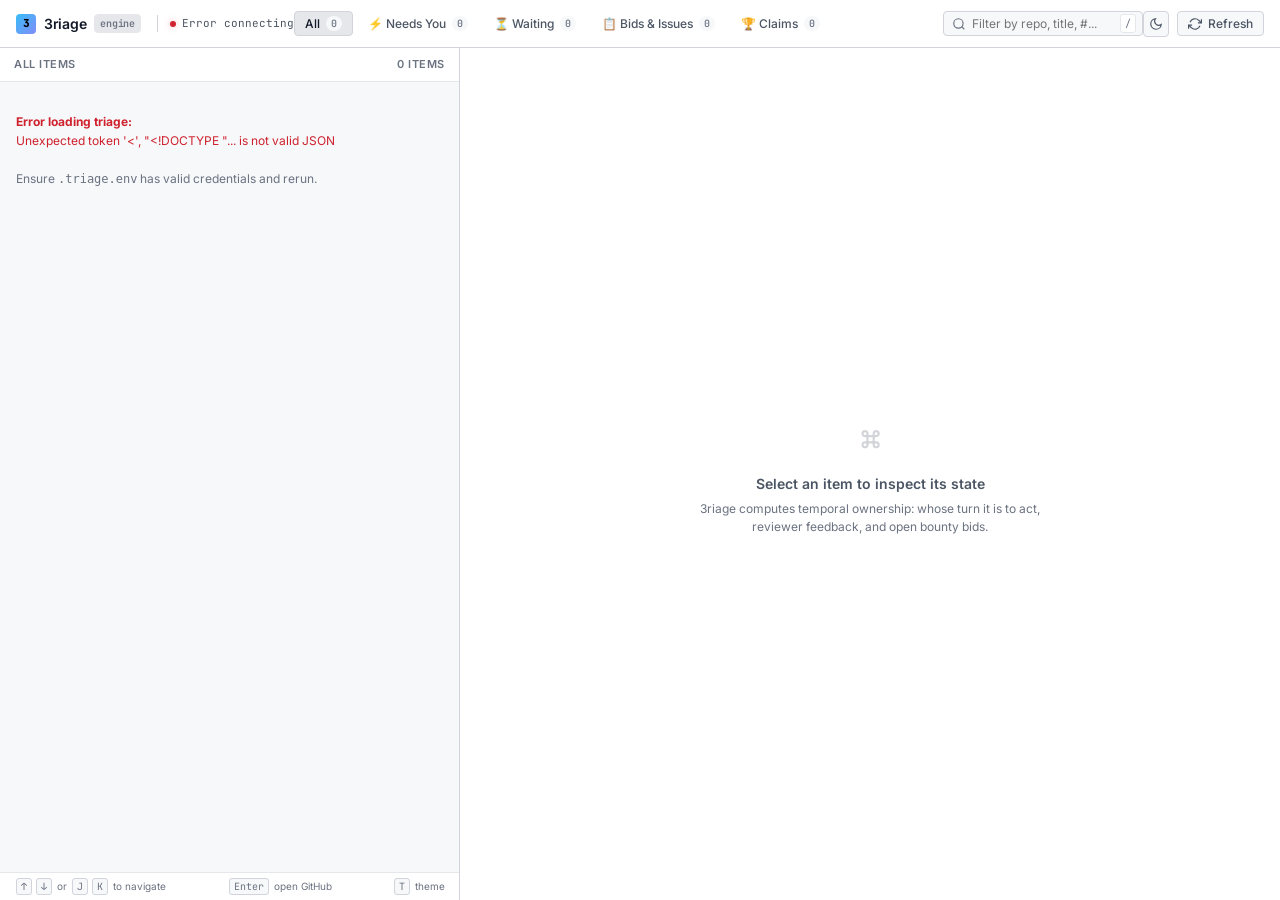
==== index.html @ 3d899e55 "fix(perf, mobile): remove laggy transitions for instant theme toggle and add mobile-responsive layou" ====
<!DOCTYPE html>
<html lang="en">
<head>
  <meta charset="UTF-8">
  <meta name="viewport" content="width=device-width, initial-scale=1.0, maximum-scale=1.0, user-scalable=no">
  <title>3riage — Contributor Triage Engine</title>
  <link rel="stylesheet" href="/static/style.css">
  <link rel="preconnect" href="https://fonts.googleapis.com">
  <link rel="preconnect" href="https://fonts.gstatic.com" crossorigin>
  <link href="https://fonts.googleapis.com/css2?family=JetBrains+Mono:wght@400;500;600&family=Inter:wght@400;500;600;700&display=swap" rel="stylesheet">
  <script>
    (function () {
      try {
        var theme = localStorage.getItem('3riage-theme') || (window.matchMedia('(prefers-color-scheme: light)').matches ? 'light' : 'dark');
        if (theme === 'light') document.documentElement.setAttribute('data-theme', 'light');
      } catch (e) {}
    })();
  </script>
</head>
<body>
  <div class="app-container">
    <!-- Top Bar -->
    <header class="top-bar">
      <div class="top-bar-left">
        <div class="brand">
          <span class="brand-logo">3</span>
          <span class="brand-name">3riage</span>
          <span class="brand-tag">engine</span>
        </div>
        <div class="connection-status" id="connection-status">
          <span class="status-dot"></span>
          <span class="status-user" id="status-user">Connecting…</span>
        </div>
      </div>

      <!-- Filters & Counts -->
      <nav class="view-filters" id="view-filters">
        <button class="filter-tab active" data-filter="all">All <span class="badge" id="count-all">0</span></button>
        <button class="filter-tab tab-needs-you" data-filter="needs_you">⚡ Needs You <span class="badge" id="count-needs-you">0</span></button>
        <button class="filter-tab tab-waiting" data-filter="waiting">⏳ Waiting <span class="badge" id="count-waiting">0</span></button>
        <button class="filter-tab tab-issues" data-filter="issues">📋 Bids & Issues <span class="badge" id="count-issues">0</span></button>
        <button class="filter-tab tab-claims" data-filter="claims">🏆 Claims <span class="badge" id="count-claims">0</span></button>
      </nav>

      <div class="search-box">
        <svg class="search-icon" width="14" height="14" viewBox="0 0 24 24" fill="none" stroke="currentColor" stroke-width="2"><circle cx="11" cy="11" r="8"></circle><line x1="21" y1="21" x2="16.65" y2="16.65"></line></svg>
        <input type="text" id="search-input" placeholder="Filter by repo, title, #..." autocomplete="off" spellcheck="false">
        <span class="search-shortcut">/</span>
      </div>

      <div class="top-bar-actions">
        <button class="btn btn-theme-toggle" id="btn-theme-toggle" title="Toggle Light / Dark mode (T)" aria-label="Toggle theme">
          <svg class="icon-theme icon-sun" width="14" height="14" viewBox="0 0 24 24" fill="none" stroke="currentColor" stroke-width="2"><circle cx="12" cy="12" r="5"></circle><line x1="12" y1="1" x2="12" y2="3"></line><line x1="12" y1="21" x2="12" y2="23"></line><line x1="4.22" y1="4.22" x2="5.64" y2="5.64"></line><line x1="18.36" y1="18.36" x2="19.78" y2="19.78"></line><line x1="1" y1="12" x2="3" y2="12"></line><line x1="21" y1="12" x2="23" y2="12"></line><line x1="4.22" y1="19.78" x2="5.64" y2="18.36"></line><line x1="18.36" y1="5.64" x2="19.78" y2="4.22"></line></svg>
          <svg class="icon-theme icon-moon" width="14" height="14" viewBox="0 0 24 24" fill="none" stroke="currentColor" stroke-width="2"><path d="M21 12.79A9 9 0 1 1 11.21 3 7 7 0 0 0 21 12.79z"></path></svg>
        </button>
        <button class="btn btn-refresh" id="btn-refresh" title="Refresh triage state">
          <svg class="icon-refresh" width="14" height="14" viewBox="0 0 24 24" fill="none" stroke="currentColor" stroke-width="2"><path d="M23 4v6h-6"></path><path d="M1 20v-6h6"></path><path d="M3.51 9a9 9 0 0 1 14.85-3.36L23 10M1 14l4.64 4.36A9 9 0 0 0 20.49 15"></path></svg>
          <span class="refresh-text">Refresh</span>
        </button>
      </div>
    </header>

    <!-- Main Content Area: Split 2-Pane on Desktop, View-Switched on Mobile -->
    <main class="main-content" id="main-content">
      <!-- Left Pane: Dense List -->
      <section class="pane-list" id="pane-list">
        <div class="list-header">
          <span class="list-title" id="list-title">All Items</span>
          <span class="list-counter" id="list-counter">0 items</span>
        </div>
        <div class="list-scroll" id="list-container">
          <!-- Skeletons rendered by JS -->
          <div class="skeleton-row"></div>
          <div class="skeleton-row"></div>
          <div class="skeleton-row"></div>
        </div>
        <div class="keyboard-hint">
          <span><kbd>↑</kbd><kbd>↓</kbd> or <kbd>J</kbd><kbd>K</kbd> to navigate</span>
          <span><kbd>Enter</kbd> open GitHub</span>
          <span><kbd>T</kbd> theme</span>
        </div>
      </section>

      <!-- Right Pane: Inspection & Action Panel -->
      <section class="pane-detail" id="pane-detail">
        <div class="mobile-detail-bar" id="mobile-detail-bar">
          <button class="btn btn-back" id="btn-back-to-list" aria-label="Back to list">
            <svg width="14" height="14" viewBox="0 0 24 24" fill="none" stroke="currentColor" stroke-width="2"><path d="M19 12H5M12 19l-7-7 7-7"/></svg>
            <span>Back to list</span>
          </button>
        </div>

        <div class="empty-detail-state" id="empty-detail">
          <div class="empty-icon">⌘</div>
          <h3>Select an item to inspect its state</h3>
          <p>3riage computes temporal ownership: whose turn it is to act, reviewer feedback, and open bounty bids.</p>
        </div>

        <div class="detail-content hidden" id="detail-content">
          <!-- Populated by JS -->
        </div>
      </section>
    </main>
  </div>

  <script src="/static/main.js"></script>
</body>
</html>
---- static/style.css ----
/* ==========================================================================
   3riage — Developer Design System (Linear / Raycast / GitHub Dark Aesthetic)
   ========================================================================== */

:root {
  --bg-canvas: #090b0e;
  --bg-surface: #111418;
  --bg-surface-hover: #171b21;
  --bg-surface-active: #1c2128;
  --bg-card: #15191f;

  --border-muted: #1c2128;
  --border-subtle: #252b33;
  --border-focus: #58a6ff;

  --text-primary: #f0f6fc;
  --text-secondary: #8b949e;
  --text-muted: #545d68;
  --text-link: #58a6ff;

  /* State Accents */
  --color-red: #f85149;
  --color-red-subtle: rgba(248, 81, 73, 0.12);
  --color-yellow: #d29922;
  --color-yellow-subtle: rgba(210, 153, 34, 0.12);
  --color-green: #3fb950;
  --color-green-subtle: rgba(63, 185, 80, 0.12);
  --color-purple: #bc8cff;
  --color-purple-subtle: rgba(188, 140, 255, 0.12);
  --color-cyan: #38bdf8;
  --color-cyan-subtle: rgba(56, 189, 248, 0.12);

  --font-sans: "Inter", -apple-system, BlinkMacSystemFont, "Segoe UI", Roboto, sans-serif;
  --font-mono: "JetBrains Mono", ui-monospace, SFMono-Regular, Menlo, Monaco, Consolas, monospace;

  --bg-skeleton-start: #161b22;
  --bg-skeleton-mid: #21262d;
  --shadow-toast: 0 4px 12px rgba(0, 0, 0, 0.4);

  --radius-sm: 4px;
  --radius-md: 6px;
  --radius-lg: 8px;
}

[data-theme="light"] {
  --bg-canvas: #f6f8fa;
  --bg-surface: #ffffff;
  --bg-surface-hover: #f3f4f6;
  --bg-surface-active: #e5e7eb;
  --bg-card: #ffffff;

  --border-muted: #e5e7eb;
  --border-subtle: #d1d5db;
  --border-focus: #0969da;

  --text-primary: #111827;
  --text-secondary: #4b5563;
  --text-muted: #6b7280;
  --text-link: #0969da;

  /* State Accents */
  --color-red: #cf222e;
  --color-red-subtle: rgba(207, 34, 46, 0.08);
  --color-yellow: #9a6700;
  --color-yellow-subtle: rgba(154, 103, 0, 0.09);
  --color-green: #1a7f37;
  --color-green-subtle: rgba(26, 127, 55, 0.08);
  --color-purple: #8250df;
  --color-purple-subtle: rgba(130, 80, 223, 0.08);
  --color-cyan: #0969da;
  --color-cyan-subtle: rgba(9, 105, 218, 0.08);

  --bg-skeleton-start: #e5e7eb;
  --bg-skeleton-mid: #f3f4f6;
  --shadow-toast: 0 4px 14px rgba(15, 23, 42, 0.08);
}

* {
  box-sizing: border-box;
  margin: 0;
  padding: 0;
}

body {
  background-color: var(--bg-canvas);
  color: var(--text-primary);
  font-family: var(--font-sans);
  font-size: 13px;
  line-height: 1.5;
  -webkit-font-smoothing: antialiased;
  height: 100vh;
  overflow: hidden;
}

/* App Container */
.app-container {
  display: flex;
  flex-direction: column;
  height: 100vh;
}

/* Top Bar */
.top-bar {
  display: flex;
  align-items: center;
  justify-content: space-between;
  height: 48px;
  padding: 0 16px;
  background-color: var(--bg-surface);
  border-bottom: 1px solid var(--border-subtle);
  user-select: none;
  z-index: 10;
}

.top-bar-left {
  display: flex;
  align-items: center;
  gap: 16px;
}

.brand {
  display: flex;
  align-items: center;
  gap: 8px;
  font-weight: 600;
  letter-spacing: -0.02em;
}

.brand-logo {
  display: inline-flex;
  align-items: center;
  justify-content: center;
  width: 20px;
  height: 20px;
  background: linear-gradient(135deg, #38bdf8, #818cf8);
  color: #000;
  font-size: 11px;
  font-weight: 800;
  border-radius: var(--radius-sm);
  font-family: var(--font-mono);
}

.brand-name {
  font-size: 14px;
  color: var(--text-primary);
}

.brand-tag {
  font-size: 10px;
  font-family: var(--font-mono);
  background: var(--bg-surface-active);
  color: var(--text-muted);
  padding: 1px 5px;
  border-radius: var(--radius-sm);
  border: 1px solid var(--border-muted);
}

.connection-status {
  display: flex;
  align-items: center;
  gap: 6px;
  font-size: 11px;
  color: var(--text-secondary);
  font-family: var(--font-mono);
  padding-left: 12px;
  border-left: 1px solid var(--border-subtle);
}

.status-dot {
  width: 6px;
  height: 6px;
  border-radius: 50%;
  background-color: var(--color-green);
  box-shadow: 0 0 6px rgba(63, 185, 80, 0.4);
}

.connection-status.offline .status-dot {
  background-color: var(--color-red);
  box-shadow: 0 0 6px rgba(248, 81, 73, 0.4);
}

/* Filter Navigation */
.view-filters {
  display: flex;
  align-items: center;
  gap: 4px;
}

.filter-tab {
  display: inline-flex;
  align-items: center;
  gap: 6px;
  padding: 4px 10px;
  background: transparent;
  border: 1px solid transparent;
  color: var(--text-secondary);
  font-size: 12px;
  font-family: var(--font-sans);
  font-weight: 500;
  border-radius: var(--radius-sm);
  cursor: pointer;
  transition: all 0.15s ease;
}

.filter-tab:hover {
  background: var(--bg-surface-hover);
  color: var(--text-primary);
}

.filter-tab.active {
  background: var(--bg-surface-active);
  color: var(--text-primary);
  border-color: var(--border-subtle);
}

.filter-tab .badge {
  font-family: var(--font-mono);
  font-size: 10px;
  padding: 1px 5px;
  border-radius: 10px;
  background: var(--bg-canvas);
  color: var(--text-muted);
}

.filter-tab.tab-needs-you.active .badge {
  background: var(--color-red-subtle);
  color: var(--color-red);
}

.filter-tab.tab-waiting.active .badge {
  background: var(--color-yellow-subtle);
  color: var(--color-yellow);
}

.filter-tab.tab-issues.active .badge {
  background: var(--color-cyan-subtle);
  color: var(--color-cyan);
}

.filter-tab.tab-claims.active .badge {
  background: var(--color-purple-subtle);
  color: var(--color-purple);
}

/* Top Bar Actions & Search */
.top-bar-actions {
  display: flex;
  align-items: center;
  gap: 8px;
  flex-shrink: 0;
}

.search-box {
  position: relative;
  display: flex;
  align-items: center;
  margin-left: auto;
}

.search-icon {
  position: absolute;
  left: 9px;
  color: var(--text-muted);
  pointer-events: none;
}

.search-box input {
  background-color: var(--bg-canvas);
  border: 1px solid var(--border-subtle);
  color: var(--text-primary);
  font-size: 12px;
  font-family: var(--font-sans);
  padding: 4px 28px 4px 28px;
  border-radius: var(--radius-sm);
  width: 200px;
  transition: all 0.15s ease;
}

.search-box input:focus {
  outline: none;
  border-color: var(--border-focus);
  width: 250px;
}

.search-shortcut {
  position: absolute;
  right: 7px;
  font-size: 10px;
  font-family: var(--font-mono);
  color: var(--text-muted);
  background: var(--bg-surface);
  border: 1px solid var(--border-muted);
  padding: 1px 4px;
  border-radius: 3px;
  pointer-events: none;
}

.btn {
  display: inline-flex;
  align-items: center;
  gap: 6px;
  padding: 4px 10px;
  font-size: 12px;
  font-family: var(--font-sans);
  font-weight: 500;
  border-radius: var(--radius-sm);
  cursor: pointer;
  transition: all 0.15s ease;
  user-select: none;
}

.btn-refresh {
  background: var(--bg-canvas);
  border: 1px solid var(--border-subtle);
  color: var(--text-secondary);
}

.btn-refresh:hover {
  background: var(--bg-surface-hover);
  color: var(--text-primary);
  border-color: var(--border-muted);
}

.btn-refresh.spinning .icon-refresh {
  animation: spin 0.8s linear infinite;
}

/* Theme Toggle Button */
.btn-theme-toggle {
  background: var(--bg-canvas);
  border: 1px solid var(--border-subtle);
  color: var(--text-secondary);
  padding: 4px;
  display: inline-flex;
  align-items: center;
  justify-content: center;
  width: 26px;
  height: 26px;
  border-radius: var(--radius-sm);
  cursor: pointer;
  transition: all 0.15s ease;
}

.btn-theme-toggle:hover {
  background: var(--bg-surface-hover);
  color: var(--text-primary);
  border-color: var(--border-muted);
}

.icon-theme {
  display: none;
}

:root:not([data-theme="light"]) .icon-sun {
  display: block;
}

[data-theme="light"] .icon-moon {
  display: block;
}

@keyframes spin {
  from { transform: rotate(0deg); }
  to { transform: rotate(360deg); }
}

/* Main Split View */
.main-content {
  display: grid;
  grid-template-columns: 460px 1fr;
  height: calc(100vh - 48px);
  overflow: hidden;
}

/* Left Pane: List */
.pane-list {
  background-color: var(--bg-canvas);
  border-right: 1px solid var(--border-subtle);
  display: flex;
  flex-direction: column;
  overflow: hidden;
}

.list-header {
  display: flex;
  align-items: center;
  justify-content: space-between;
  padding: 8px 14px;
  background-color: var(--bg-surface);
  border-bottom: 1px solid var(--border-muted);
  font-size: 11px;
  font-weight: 600;
  color: var(--text-muted);
  text-transform: uppercase;
  letter-spacing: 0.05em;
}

.list-scroll {
  flex: 1;
  overflow-y: auto;
  padding: 6px 0;
}

.list-scroll::-webkit-scrollbar {
  width: 6px;
}
.list-scroll::-webkit-scrollbar-thumb {
  background: var(--border-subtle);
  border-radius: 3px;
}

.list-section-header {
  padding: 8px 14px 4px 14px;
  font-size: 10px;
  font-weight: 700;
  color: var(--text-muted);
  text-transform: uppercase;
  letter-spacing: 0.06em;
  display: flex;
  align-items: center;
  justify-content: space-between;
}

/* Row Item */
.list-row {
  display: flex;
  flex-direction: column;
  gap: 4px;
  padding: 9px 14px;
  border-left: 2px solid transparent;
  cursor: pointer;
  transition: background-color 0.1s ease;
  border-bottom: 1px solid rgba(255, 255, 255, 0.02);
}

.list-row:hover {
  background-color: var(--bg-surface-hover);
}

.list-row.active {
  background-color: var(--bg-surface-active);
  border-left-color: var(--border-focus);
}

.list-row.dimmed {
  opacity: 0.55;
}

.row-top {
  display: flex;
  align-items: center;
  justify-content: space-between;
  gap: 8px;
}

.row-repo-badge {
  font-family: var(--font-mono);
  font-size: 11px;
  color: var(--text-secondary);
  display: flex;
  align-items: center;
  gap: 5px;
}

.row-repo-name {
  color: var(--text-secondary);
}

.row-number {
  color: var(--text-muted);
}

.row-age {
  font-family: var(--font-mono);
  font-size: 10px;
  color: var(--text-muted);
}

.row-title {
  color: var(--text-primary);
  font-size: 12.5px;
  font-weight: 500;
  line-height: 1.35;
  white-space: nowrap;
  overflow: hidden;
  text-overflow: ellipsis;
}

.row-meta {
  display: flex;
  align-items: center;
  gap: 6px;
  margin-top: 2px;
}

/* Pills & Tags */
.pill {
  display: inline-flex;
  align-items: center;
  gap: 4px;
  padding: 1px 6px;
  border-radius: var(--radius-sm);
  font-size: 10px;
  font-family: var(--font-mono);
  font-weight: 500;
  letter-spacing: -0.01em;
}

.pill-red {
  background: var(--color-red-subtle);
  color: var(--color-red);
}

.pill-yellow {
  background: var(--color-yellow-subtle);
  color: var(--color-yellow);
}

.pill-green {
  background: var(--color-green-subtle);
  color: var(--color-green);
}

.pill-purple {
  background: var(--color-purple-subtle);
  color: var(--color-purple);
}

.pill-cyan {
  background: var(--color-cyan-subtle);
  color: var(--color-cyan);
}

.pill-muted {
  background: var(--bg-surface);
  color: var(--text-muted);
  border: 1px solid var(--border-muted);
}

.keyboard-hint {
  display: flex;
  align-items: center;
  justify-content: space-between;
  padding: 6px 14px;
  background: var(--bg-surface);
  border-top: 1px solid var(--border-muted);
  font-size: 10px;
  color: var(--text-muted);
  user-select: none;
}

kbd {
  font-family: var(--font-mono);
  background: var(--bg-canvas);
  border: 1px solid var(--border-subtle);
  padding: 1px 4px;
  border-radius: 3px;
  margin: 0 2px;
}

/* Right Pane: Detail */
.pane-detail {
  background-color: var(--bg-surface);
  display: flex;
  flex-direction: column;
  overflow-y: auto;
  position: relative;
}

.empty-detail-state {
  display: flex;
  flex-direction: column;
  align-items: center;
  justify-content: center;
  height: 100%;
  padding: 32px;
  text-align: center;
  color: var(--text-muted);
}

.empty-detail-state .empty-icon {
  font-size: 32px;
  font-family: var(--font-mono);
  margin-bottom: 12px;
  opacity: 0.3;
}

.empty-detail-state h3 {
  font-size: 14px;
  font-weight: 600;
  color: var(--text-secondary);
  margin-bottom: 6px;
}

.empty-detail-state p {
  font-size: 12px;
  max-width: 360px;
  line-height: 1.5;
}

/* Detail Content Layout */
.detail-content {
  padding: 24px 28px;
  display: flex;
  flex-direction: column;
  gap: 20px;
  max-width: 900px;
}

.detail-header {
  display: flex;
  flex-direction: column;
  gap: 10px;
  border-bottom: 1px solid var(--border-subtle);
  padding-bottom: 16px;
}

.detail-breadcrumb {
  display: flex;
  align-items: center;
  justify-content: space-between;
}

.detail-repo-tag {
  font-family: var(--font-mono);
  font-size: 12px;
  color: var(--text-secondary);
}

.detail-actions {
  display: flex;
  align-items: center;
  gap: 8px;
}

.btn-primary {
  background-color: #238636;
  color: #fff;
  border: 1px solid rgba(240, 246, 252, 0.1);
}

.btn-primary:hover {
  background-color: #2ea043;
}

.btn-secondary {
  background-color: var(--bg-card);
  color: var(--text-primary);
  border: 1px solid var(--border-subtle);
}

.btn-secondary:hover {
  background-color: var(--bg-surface-hover);
  border-color: var(--border-muted);
}

.detail-title {
  font-size: 18px;
  font-weight: 600;
  line-height: 1.35;
  color: var(--text-primary);
}

/* Actionable Card */
.decision-card {
  background-color: var(--bg-card);
  border: 1px solid var(--border-subtle);
  border-radius: var(--radius-md);
  padding: 14px 16px;
  display: flex;
  flex-direction: column;
  gap: 6px;
}

.decision-card.border-red {
  border-left: 3px solid var(--color-red);
}

.decision-card.border-yellow {
  border-left: 3px solid var(--color-yellow);
}

.decision-card.border-green {
  border-left: 3px solid var(--color-green);
}

.decision-card.border-purple {
  border-left: 3px solid var(--color-purple);
}

.decision-card.border-cyan {
  border-left: 3px solid var(--color-cyan);
}

.decision-header {
  display: flex;
  align-items: center;
  gap: 8px;
  font-size: 13px;
  font-weight: 600;
}

.decision-subtext {
  font-size: 12px;
  color: var(--text-secondary);
  line-height: 1.45;
}

/* Section Box */
.detail-section {
  display: flex;
  flex-direction: column;
  gap: 8px;
}

.detail-section-title {
  font-size: 11px;
  font-weight: 600;
  color: var(--text-muted);
  text-transform: uppercase;
  letter-spacing: 0.05em;
}

.feedback-quote {
  background-color: var(--bg-canvas);
  border: 1px solid var(--border-muted);
  border-left: 2px solid var(--border-subtle);
  border-radius: var(--radius-sm);
  padding: 12px 14px;
  font-size: 12.5px;
  color: var(--text-secondary);
  line-height: 1.5;
  font-family: var(--font-sans);
}

.feedback-meta {
  display: flex;
  align-items: center;
  gap: 6px;
  font-size: 11px;
  font-family: var(--font-mono);
  color: var(--text-muted);
  margin-bottom: 6px;
}

/* Metadata Grid */
.meta-grid {
  display: grid;
  grid-template-columns: repeat(2, 1fr);
  gap: 10px;
}

.meta-item {
  background-color: var(--bg-card);
  border: 1px solid var(--border-muted);
  border-radius: var(--radius-sm);
  padding: 10px 12px;
  display: flex;
  flex-direction: column;
  gap: 4px;
}

.meta-label {
  font-size: 10px;
  font-family: var(--font-mono);
  color: var(--text-muted);
  text-transform: uppercase;
  letter-spacing: 0.04em;
}

.meta-value {
  font-size: 12px;
  font-family: var(--font-mono);
  color: var(--text-primary);
}

/* Skeletons */
.skeleton-row {
  height: 52px;
  margin: 6px 14px;
  border-radius: var(--radius-sm);
  background: linear-gradient(90deg, var(--bg-skeleton-start) 25%, var(--bg-skeleton-mid) 50%, var(--bg-skeleton-start) 75%);
  background-size: 200% 100%;
  animation: skeletonPulse 1.4s ease-in-out infinite;
}

@keyframes skeletonPulse {
  0% { background-position: 200% 0; }
  100% { background-position: -200% 0; }
}

.hidden {
  display: none !important;
}

/* Toast */
.toast {
  position: fixed;
  bottom: 16px;
  right: 16px;
  background: var(--bg-surface);
  border: 1px solid var(--border-subtle);
  color: var(--text-primary);
  padding: 8px 14px;
  border-radius: var(--radius-sm);
  font-size: 12px;
  font-family: var(--font-mono);
  box-shadow: var(--shadow-toast);
  z-index: 100;
  display: flex;
  align-items: center;
  gap: 8px;
  animation: slideUp 0.15s ease-out;
}

/* Mobile Detail Bar */
.mobile-detail-bar {
  display: none;
}

/* ==========================================================================
   Responsive / Mobile Architecture
   ========================================================================== */

@media (max-width: 768px) {
  body {
    height: 100dvh;
    overflow: hidden;
  }

  .app-container {
    height: 100dvh;
    display: flex;
    flex-direction: column;
    overflow: hidden;
  }

  /* Top Bar Grid: 3 Clean Rows on Mobile */
  .top-bar {
    height: auto;
    padding: 10px 12px 8px 12px;
    display: grid;
    grid-template-columns: 1fr auto;
    grid-template-areas:
      "brand actions"
      "filters filters"
      "search search";
    gap: 8px;
    flex-shrink: 0;
  }

  .top-bar-left {
    grid-area: brand;
    gap: 10px;
  }

  .top-bar-actions {
    grid-area: actions;
    gap: 6px;
  }

  .view-filters {
    grid-area: filters;
    width: 100%;
    overflow-x: auto;
    white-space: nowrap;
    -webkit-overflow-scrolling: touch;
    scrollbar-width: none;
    padding-bottom: 2px;
    gap: 6px;
  }

  .view-filters::-webkit-scrollbar {
    display: none;
  }

  .filter-tab {
    flex-shrink: 0;
    padding: 6px 10px;
    font-size: 11.5px;
  }

  .search-box {
    grid-area: search;
    width: 100%;
    margin-left: 0;
  }

  .search-box input {
    width: 100%;
    padding-right: 28px;
  }

  .search-box input:focus {
    width: 100%;
  }

  /* Single Pane Stack on Mobile */
  .main-content {
    display: flex;
    flex-direction: column;
    flex: 1;
    height: auto;
    min-height: 0;
    overflow: hidden;
    position: relative;
  }

  .pane-list {
    width: 100%;
    height: 100%;
    border-right: none;
    display: flex;
    flex-direction: column;
  }

  .pane-detail {
    display: none;
    width: 100%;
    height: 100%;
    overflow-y: auto;
    -webkit-overflow-scrolling: touch;
    background-color: var(--bg-surface);
  }

  /* When viewing an item detail on mobile */
  .main-content.viewing-detail .pane-list {
    display: none;
  }

  .main-content.viewing-detail .pane-detail {
    display: flex;
    flex-direction: column;
  }

  .mobile-detail-bar {
    display: flex;
    align-items: center;
    padding: 10px 14px;
    background-color: var(--bg-canvas);
    border-bottom: 1px solid var(--border-muted);
    position: sticky;
    top: 0;
    z-index: 10;
  }

  .btn-back {
    background: var(--bg-surface);
    border: 1px solid var(--border-subtle);
    color: var(--text-primary);
    font-size: 12px;
    font-weight: 500;
    padding: 6px 12px;
    border-radius: var(--radius-sm);
    display: inline-flex;
    align-items: center;
    gap: 6px;
    cursor: pointer;
    touch-action: manipulation;
  }

  .btn-back:active {
    background: var(--bg-surface-active);
  }

  .detail-content {
    padding: 16px 14px;
    gap: 16px;
  }

  .detail-breadcrumb {
    flex-direction: column;
    align-items: flex-start;
    gap: 10px;
  }

  .detail-actions {
    width: 100%;
    display: flex;
    gap: 8px;
  }

  .detail-actions .btn {
    flex: 1;
    justify-content: center;
    padding: 8px 10px;
    font-size: 12px;
  }

  .meta-grid {
    grid-template-columns: 1fr;
    gap: 8px;
  }

  .list-row {
    padding: 12px 14px;
  }

  .keyboard-hint {
    display: none;
  }
}
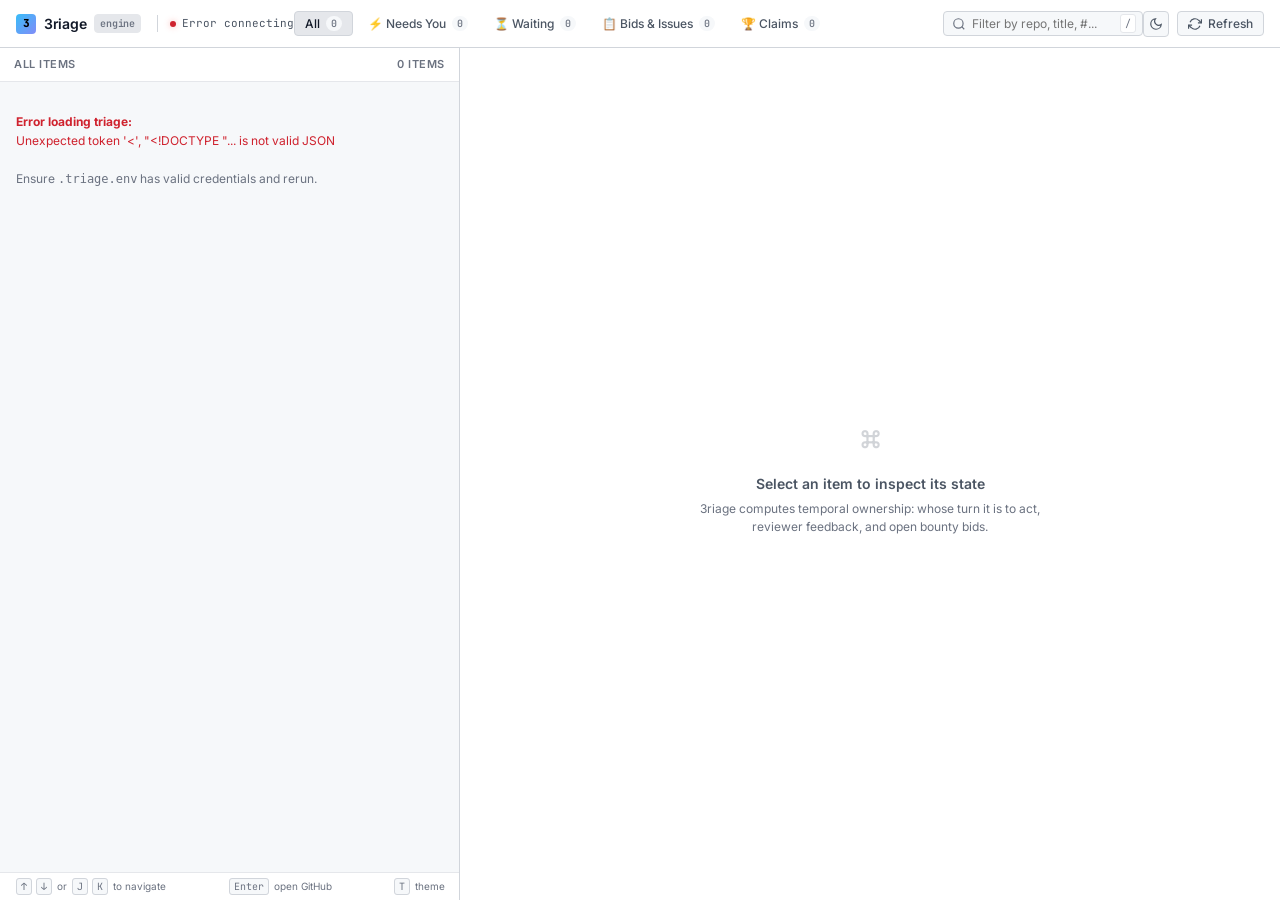
==== commit 58b3d66b: "feat(sandbox): add curated mock dataset and sandbox demo mode (Phase 1)" ====
--- a/index.html
+++ b/index.html
@@ -60,6 +60,19 @@
       </div>
     </header>
 
+    <!-- Persistent Demo Banner (Visible when is_demo is active) -->
+    <aside class="demo-banner" id="demo-banner" style="display: none;" aria-label="Sample data banner">
+      <div class="demo-banner-content">
+        <span class="demo-pill">DEMO</span>
+        <span class="demo-text">Viewing sample data.</span>
+      </div>
+      <div class="demo-banner-actions">
+        <button class="banner-btn-connect" id="btn-banner-connect">Connect GitHub</button>
+        <span class="banner-separator">•</span>
+        <a href="https://github.com/Olalolo22/3riage#self-hosting" target="_blank" rel="noopener noreferrer" class="banner-link">Deploy your own</a>
+      </div>
+    </aside>
+
     <!-- Main Content Area: Split 2-Pane on Desktop, View-Switched on Mobile -->
     <main class="main-content" id="main-content">
       <!-- Left Pane: Dense List -->
--- a/static/style.css
+++ b/static/style.css
@@ -364,11 +364,89 @@
   to { transform: rotate(360deg); }
 }
 
+/* Persistent Sandbox Demo Banner */
+.demo-banner {
+  display: flex;
+  align-items: center;
+  justify-content: space-between;
+  padding: 6px 16px;
+  background-color: var(--color-purple-subtle);
+  border-bottom: 1px solid rgba(130, 80, 223, 0.25);
+  color: var(--text-primary);
+  font-size: 12px;
+  flex-shrink: 0;
+  z-index: 9;
+}
+
+.demo-banner-content {
+  display: flex;
+  align-items: center;
+  gap: 8px;
+}
+
+.demo-pill {
+  font-family: var(--font-mono);
+  font-size: 10px;
+  font-weight: 600;
+  padding: 1px 6px;
+  border-radius: 10px;
+  background-color: var(--color-purple);
+  color: #ffffff;
+  letter-spacing: 0.05em;
+  text-transform: uppercase;
+}
+
+.demo-text {
+  font-weight: 500;
+  color: var(--text-primary);
+}
+
+.demo-banner-actions {
+  display: flex;
+  align-items: center;
+  gap: 8px;
+  font-size: 12px;
+}
+
+.banner-btn-connect {
+  background: var(--bg-surface);
+  border: 1px solid var(--border-subtle);
+  color: var(--text-primary);
+  font-size: 11.5px;
+  font-weight: 500;
+  padding: 3px 10px;
+  border-radius: var(--radius-sm);
+  cursor: pointer;
+  transition: all 0.1s ease;
+}
+
+.banner-btn-connect:hover {
+  border-color: var(--color-purple);
+  color: var(--color-purple);
+}
+
+.banner-separator {
+  color: var(--text-muted);
+  opacity: 0.6;
+}
+
+.banner-link {
+  color: var(--text-link);
+  text-decoration: none;
+  font-weight: 500;
+  font-size: 11.5px;
+}
+
+.banner-link:hover {
+  text-decoration: underline;
+}
+
 /* Main Split View */
 .main-content {
   display: grid;
   grid-template-columns: 460px 1fr;
-  height: calc(100vh - 48px);
+  flex: 1;
+  min-height: 0;
   overflow: hidden;
 }
 
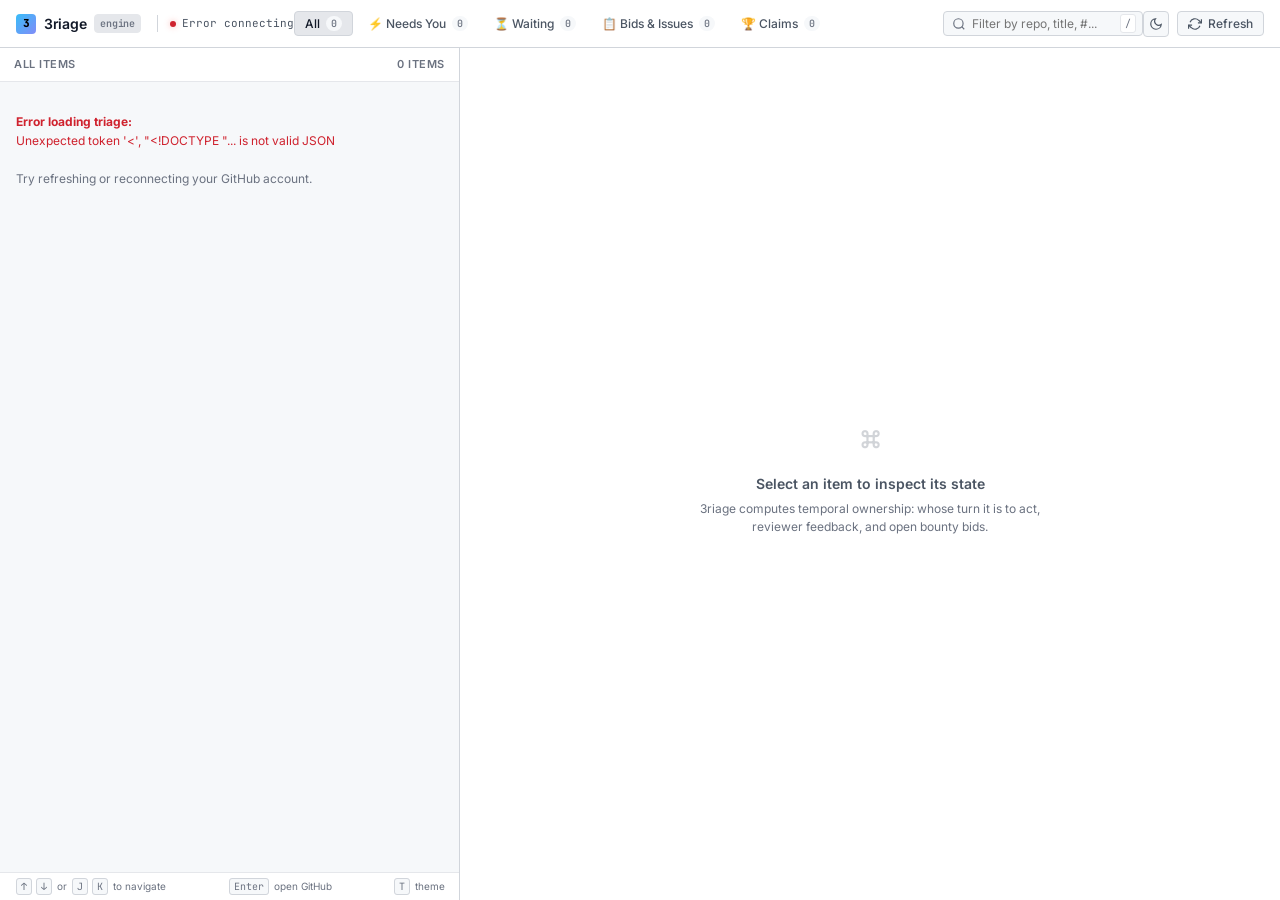
==== commit 120bbed2: "feat(auth, web): add GitHub App OAuth flow, encrypted cookies, and multi-user isolation" ====
--- a/index.html
+++ b/index.html
@@ -57,6 +57,7 @@
           <svg class="icon-refresh" width="14" height="14" viewBox="0 0 24 24" fill="none" stroke="currentColor" stroke-width="2"><path d="M23 4v6h-6"></path><path d="M1 20v-6h6"></path><path d="M3.51 9a9 9 0 0 1 14.85-3.36L23 10M1 14l4.64 4.36A9 9 0 0 0 20.49 15"></path></svg>
           <span class="refresh-text">Refresh</span>
         </button>
+        <button class="btn btn-logout hidden" id="btn-logout" title="Disconnect GitHub session">Sign out</button>
       </div>
     </header>
 
@@ -116,6 +117,34 @@
     </main>
   </div>
 
+  <!-- Connect / Setup Modal (shown when OAuth is not configured on host) -->
+  <div class="modal-backdrop hidden" id="connect-modal" role="dialog" aria-modal="true" aria-labelledby="connect-modal-title">
+    <div class="modal-card">
+      <div class="modal-header">
+        <h3 id="connect-modal-title">Connect Your GitHub</h3>
+        <button class="modal-close" id="btn-close-modal" aria-label="Close modal">✕</button>
+      </div>
+      <div class="modal-body">
+        <p class="modal-intro">
+          GitHub OAuth is not configured on this server yet. You can run 3riage locally in one command using your existing <code>gh</code> session, or configure GitHub OAuth for public hosting.
+        </p>
+        <div class="modal-block">
+          <div class="modal-block-title">Option A — Run locally via CLI (zero setup)</div>
+          <pre class="modal-code">pipx install git+https://github.com/Olalolo22/3riage.git@4public
+3riage ui</pre>
+        </div>
+        <div class="modal-block">
+          <div class="modal-block-title">Option B — Enable 1-Click OAuth on this deployment</div>
+          <p class="modal-sub">Set <code>GITHUB_OAUTH_CLIENT_ID</code>, <code>GITHUB_OAUTH_CLIENT_SECRET</code>, and <code>SESSION_SECRET</code> in your deployment environment.</p>
+        </div>
+      </div>
+      <div class="modal-footer">
+        <a href="https://github.com/Olalolo22/3riage#self-hosting" target="_blank" rel="noopener noreferrer" class="btn btn-primary">View Self-Hosting Guide ↗</a>
+        <button class="btn btn-secondary" id="btn-modal-dismiss">Stay in Demo</button>
+      </div>
+    </div>
+  </div>
+
   <script src="/static/main.js"></script>
 </body>
 </html>
--- a/static/style.css
+++ b/static/style.css
@@ -889,6 +889,134 @@
   align-items: center;
   gap: 8px;
   animation: slideUp 0.15s ease-out;
+}
+
+/* Sign Out Button */
+.btn-logout {
+  background: transparent;
+  border: 1px solid var(--border-subtle);
+  color: var(--text-secondary);
+}
+
+.btn-logout:hover {
+  background: var(--color-red-subtle);
+  color: var(--color-red);
+  border-color: rgba(248, 81, 73, 0.35);
+}
+
+/* Connect / Setup Modal */
+.modal-backdrop {
+  position: fixed;
+  inset: 0;
+  background: rgba(0, 0, 0, 0.65);
+  backdrop-filter: blur(3px);
+  display: flex;
+  align-items: center;
+  justify-content: center;
+  padding: 16px;
+  z-index: 200;
+}
+
+.modal-card {
+  width: 100%;
+  max-width: 520px;
+  background: var(--bg-surface);
+  border: 1px solid var(--border-subtle);
+  border-radius: var(--radius-lg);
+  box-shadow: 0 20px 50px rgba(0, 0, 0, 0.45);
+  overflow: hidden;
+}
+
+.modal-header {
+  display: flex;
+  align-items: center;
+  justify-content: space-between;
+  padding: 14px 18px;
+  border-bottom: 1px solid var(--border-muted);
+}
+
+.modal-header h3 {
+  font-size: 14px;
+  font-weight: 600;
+  color: var(--text-primary);
+}
+
+.modal-close {
+  background: transparent;
+  border: none;
+  color: var(--text-muted);
+  font-size: 14px;
+  cursor: pointer;
+  padding: 4px 6px;
+  border-radius: var(--radius-sm);
+}
+
+.modal-close:hover {
+  background: var(--bg-surface-hover);
+  color: var(--text-primary);
+}
+
+.modal-body {
+  padding: 16px 18px;
+  display: flex;
+  flex-direction: column;
+  gap: 14px;
+}
+
+.modal-intro,
+.modal-sub {
+  font-size: 12.5px;
+  color: var(--text-secondary);
+  line-height: 1.5;
+}
+
+.modal-intro code,
+.modal-sub code {
+  font-family: var(--font-mono);
+  font-size: 11px;
+  background: var(--bg-canvas);
+  border: 1px solid var(--border-muted);
+  padding: 1px 5px;
+  border-radius: 3px;
+  color: var(--text-primary);
+}
+
+.modal-block {
+  display: flex;
+  flex-direction: column;
+  gap: 6px;
+  background: var(--bg-card);
+  border: 1px solid var(--border-muted);
+  border-radius: var(--radius-md);
+  padding: 12px;
+}
+
+.modal-block-title {
+  font-size: 11.5px;
+  font-weight: 600;
+  color: var(--text-primary);
+}
+
+.modal-code {
+  font-family: var(--font-mono);
+  font-size: 11.5px;
+  background: var(--bg-canvas);
+  border: 1px solid var(--border-subtle);
+  border-radius: var(--radius-sm);
+  padding: 10px 12px;
+  color: var(--color-cyan);
+  overflow-x: auto;
+  line-height: 1.5;
+}
+
+.modal-footer {
+  display: flex;
+  align-items: center;
+  justify-content: flex-end;
+  gap: 8px;
+  padding: 12px 18px;
+  border-top: 1px solid var(--border-muted);
+  background: var(--bg-canvas);
 }
 
 /* Mobile Detail Bar */
@@ -935,6 +1063,12 @@
   .top-bar-actions {
     grid-area: actions;
     gap: 6px;
+  }
+
+  .demo-banner {
+    padding: 6px 12px;
+    gap: 8px;
+    flex-wrap: wrap;
   }
 
   .view-filters {
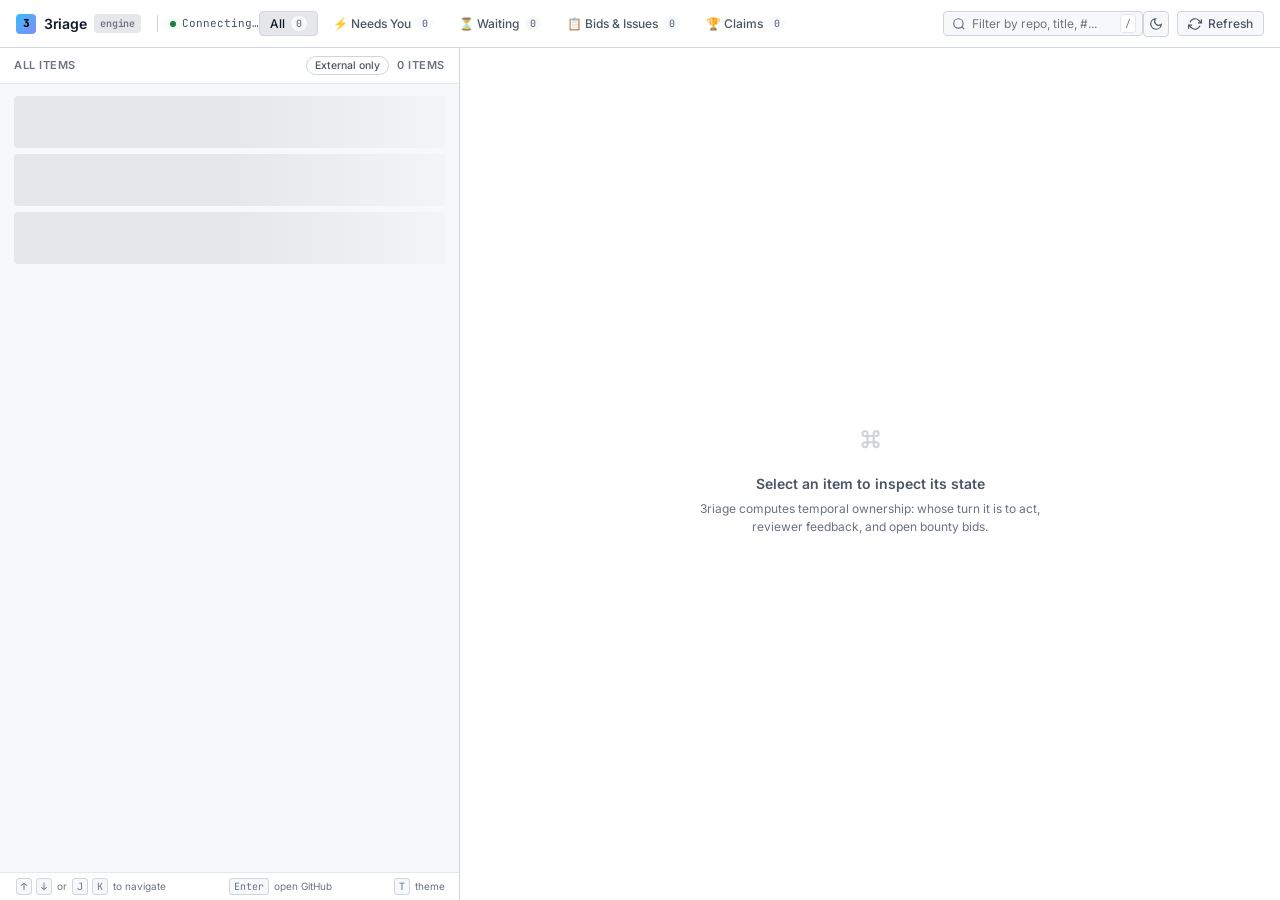
==== commit 0094dce8: "feat(ui, cli): add External only toggle to hide self-owned repos" ====
--- a/index.html
+++ b/index.html
@@ -80,7 +80,10 @@
       <section class="pane-list" id="pane-list">
         <div class="list-header">
           <span class="list-title" id="list-title">All Items</span>
-          <span class="list-counter" id="list-counter">0 items</span>
+          <div class="list-header-right">
+            <button type="button" class="btn-external-toggle" id="btn-external-only" aria-pressed="false" title="Hide PRs and issues in repositories you own">External only</button>
+            <span class="list-counter" id="list-counter">0 items</span>
+          </div>
         </div>
         <div class="list-scroll" id="list-container">
           <!-- Skeletons rendered by JS -->
--- a/static/style.css
+++ b/static/style.css
@@ -463,6 +463,7 @@
   display: flex;
   align-items: center;
   justify-content: space-between;
+  gap: 8px;
   padding: 8px 14px;
   background-color: var(--bg-surface);
   border-bottom: 1px solid var(--border-muted);
@@ -471,6 +472,40 @@
   color: var(--text-muted);
   text-transform: uppercase;
   letter-spacing: 0.05em;
+}
+
+.list-header-right {
+  display: flex;
+  align-items: center;
+  gap: 8px;
+  flex-shrink: 0;
+}
+
+.btn-external-toggle {
+  appearance: none;
+  background: transparent;
+  border: 1px solid var(--border-subtle);
+  color: var(--text-secondary);
+  font-family: var(--font-sans);
+  font-size: 10.5px;
+  font-weight: 500;
+  text-transform: none;
+  letter-spacing: normal;
+  padding: 2px 8px;
+  border-radius: 999px;
+  cursor: pointer;
+  transition: all 0.12s ease;
+}
+
+.btn-external-toggle:hover {
+  background: var(--bg-surface-hover);
+  color: var(--text-primary);
+}
+
+.btn-external-toggle.active {
+  background: var(--color-cyan-subtle);
+  border-color: var(--color-cyan);
+  color: var(--color-cyan);
 }
 
 .list-scroll {
@@ -920,11 +955,12 @@
 .modal-card {
   width: 100%;
   max-width: 520px;
+  max-height: calc(100vh - 32px);
+  overflow-y: auto;
   background: var(--bg-surface);
   border: 1px solid var(--border-subtle);
   border-radius: var(--radius-lg);
   box-shadow: 0 20px 50px rgba(0, 0, 0, 0.45);
-  overflow: hidden;
 }
 
 .modal-header {
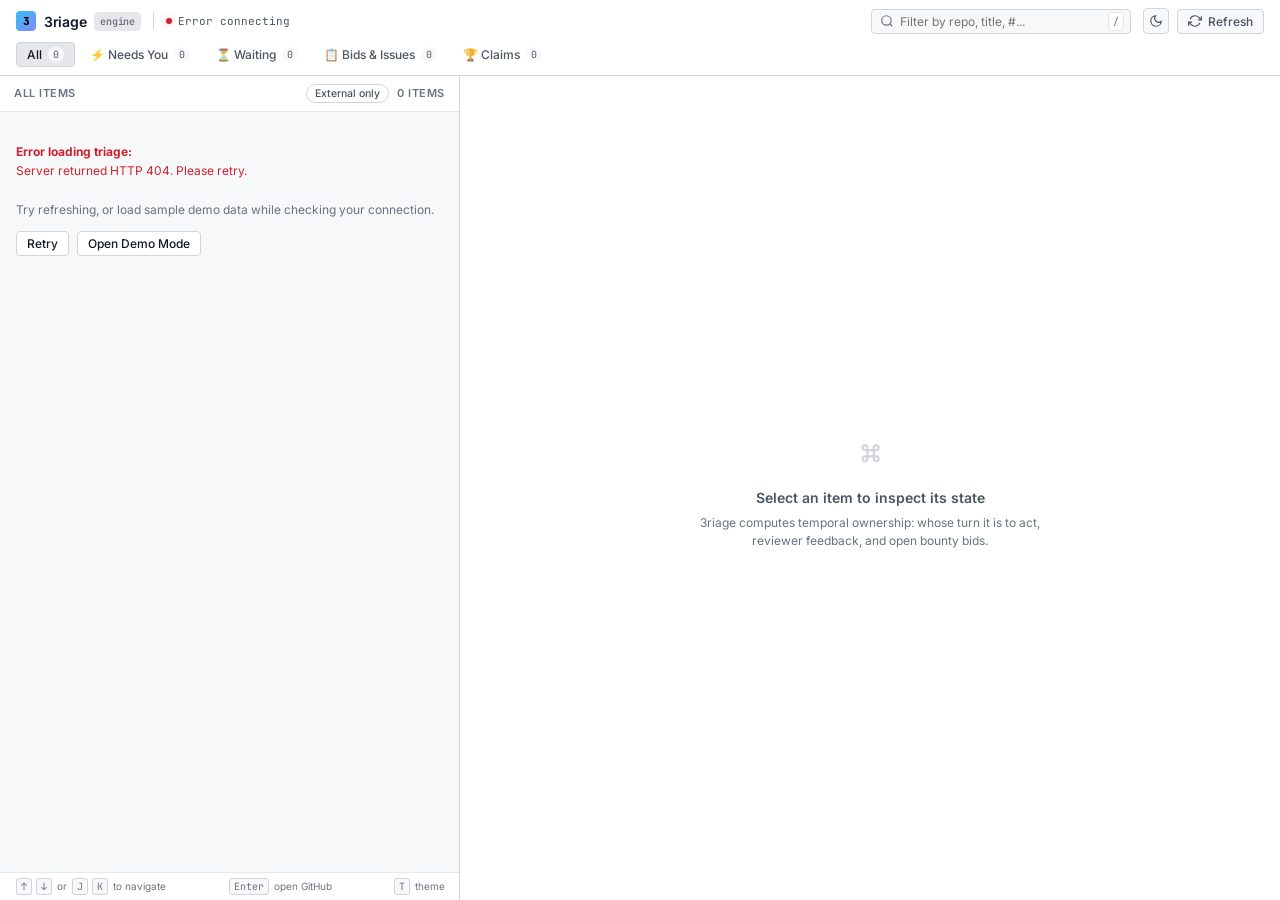
==== commit 6c110ad7: "fix(ui): wrap top bar cleanly on 769px-1300px laptops and remove stale branch ref" ====
--- a/index.html
+++ b/index.html
@@ -133,7 +133,7 @@
         </p>
         <div class="modal-block">
           <div class="modal-block-title">Option A — Run locally via CLI (zero setup)</div>
-          <pre class="modal-code">pipx install git+https://github.com/Olalolo22/3riage.git@4public
+          <pre class="modal-code">pipx install git+https://github.com/Olalolo22/3riage.git
 3riage ui</pre>
         </div>
         <div class="modal-block">
--- a/static/style.css
+++ b/static/style.css
@@ -104,18 +104,22 @@
   display: flex;
   align-items: center;
   justify-content: space-between;
+  gap: 12px;
   height: 48px;
   padding: 0 16px;
   background-color: var(--bg-surface);
   border-bottom: 1px solid var(--border-subtle);
   user-select: none;
+  flex-shrink: 0;
   z-index: 10;
 }
 
 .top-bar-left {
   display: flex;
   align-items: center;
-  gap: 16px;
+  gap: 12px;
+  min-width: 0;
+  flex-shrink: 0;
 }
 
 .brand {
@@ -164,6 +168,7 @@
   font-family: var(--font-mono);
   padding-left: 12px;
   border-left: 1px solid var(--border-subtle);
+  white-space: nowrap;
 }
 
 .status-dot {
@@ -172,6 +177,7 @@
   border-radius: 50%;
   background-color: var(--color-green);
   box-shadow: 0 0 6px rgba(63, 185, 80, 0.4);
+  flex-shrink: 0;
 }
 
 .connection-status.offline .status-dot {
@@ -184,6 +190,7 @@
   display: flex;
   align-items: center;
   gap: 4px;
+  min-width: 0;
 }
 
 .filter-tab {
@@ -199,6 +206,7 @@
   font-weight: 500;
   border-radius: var(--radius-sm);
   cursor: pointer;
+  white-space: nowrap;
   transition: all 0.15s ease;
 }
 
@@ -255,6 +263,8 @@
   display: flex;
   align-items: center;
   margin-left: auto;
+  flex: 0 1 200px;
+  min-width: 140px;
 }
 
 .search-icon {
@@ -272,14 +282,13 @@
   font-family: var(--font-sans);
   padding: 4px 28px 4px 28px;
   border-radius: var(--radius-sm);
-  width: 200px;
+  width: 100%;
   transition: all 0.15s ease;
 }
 
 .search-box input:focus {
   outline: none;
   border-color: var(--border-focus);
-  width: 250px;
 }
 
 .search-shortcut {
@@ -1061,6 +1070,54 @@
 }
 
 /* ==========================================================================
+   Responsive / Laptop & Tablet (769px - 1300px)
+   ========================================================================== */
+
+@media (max-width: 1300px) and (min-width: 769px) {
+  .top-bar {
+    height: auto;
+    padding: 8px 16px;
+    display: grid;
+    grid-template-columns: auto minmax(160px, 1fr) auto;
+    grid-template-areas:
+      "brand search actions"
+      "filters filters filters";
+    row-gap: 8px;
+    column-gap: 12px;
+  }
+
+  .top-bar-left {
+    grid-area: brand;
+  }
+
+  .search-box {
+    grid-area: search;
+    margin-left: auto;
+    width: 100%;
+    max-width: 260px;
+  }
+
+  .top-bar-actions {
+    grid-area: actions;
+  }
+
+  .view-filters {
+    grid-area: filters;
+    width: 100%;
+    overflow-x: auto;
+    scrollbar-width: none;
+  }
+
+  .view-filters::-webkit-scrollbar {
+    display: none;
+  }
+
+  .main-content {
+    grid-template-columns: clamp(340px, 40vw, 460px) 1fr;
+  }
+}
+
+/* ==========================================================================
    Responsive / Mobile Architecture
    ========================================================================== */
 
@@ -1093,12 +1150,36 @@
 
   .top-bar-left {
     grid-area: brand;
-    gap: 10px;
+    gap: 8px;
+    min-width: 0;
+  }
+
+  .brand-tag {
+    display: none;
+  }
+
+  .connection-status {
+    padding-left: 8px;
+    min-width: 0;
+  }
+
+  .status-user {
+    overflow: hidden;
+    text-overflow: ellipsis;
+    white-space: nowrap;
   }
 
   .top-bar-actions {
     grid-area: actions;
     gap: 6px;
+    flex-shrink: 0;
+  }
+
+  .btn-logout,
+  .btn-refresh,
+  .btn-theme-toggle {
+    white-space: nowrap;
+    flex-shrink: 0;
   }
 
   .demo-banner {
@@ -1115,7 +1196,10 @@
     -webkit-overflow-scrolling: touch;
     scrollbar-width: none;
     padding-bottom: 2px;
-    gap: 6px;
+    padding-right: 18px;
+    gap: 5px;
+    -webkit-mask-image: linear-gradient(to right, #000 90%, transparent 100%);
+    mask-image: linear-gradient(to right, #000 90%, transparent 100%);
   }
 
   .view-filters::-webkit-scrollbar {
@@ -1124,8 +1208,9 @@
 
   .filter-tab {
     flex-shrink: 0;
-    padding: 6px 10px;
-    font-size: 11.5px;
+    padding: 5px 8px;
+    font-size: 11px;
+    gap: 4px;
   }
 
   .search-box {
@@ -1136,11 +1221,15 @@
 
   .search-box input {
     width: 100%;
-    padding-right: 28px;
+    padding-right: 12px;
   }
 
   .search-box input:focus {
     width: 100%;
+  }
+
+  .search-shortcut {
+    display: none;
   }
 
   /* Single Pane Stack on Mobile */
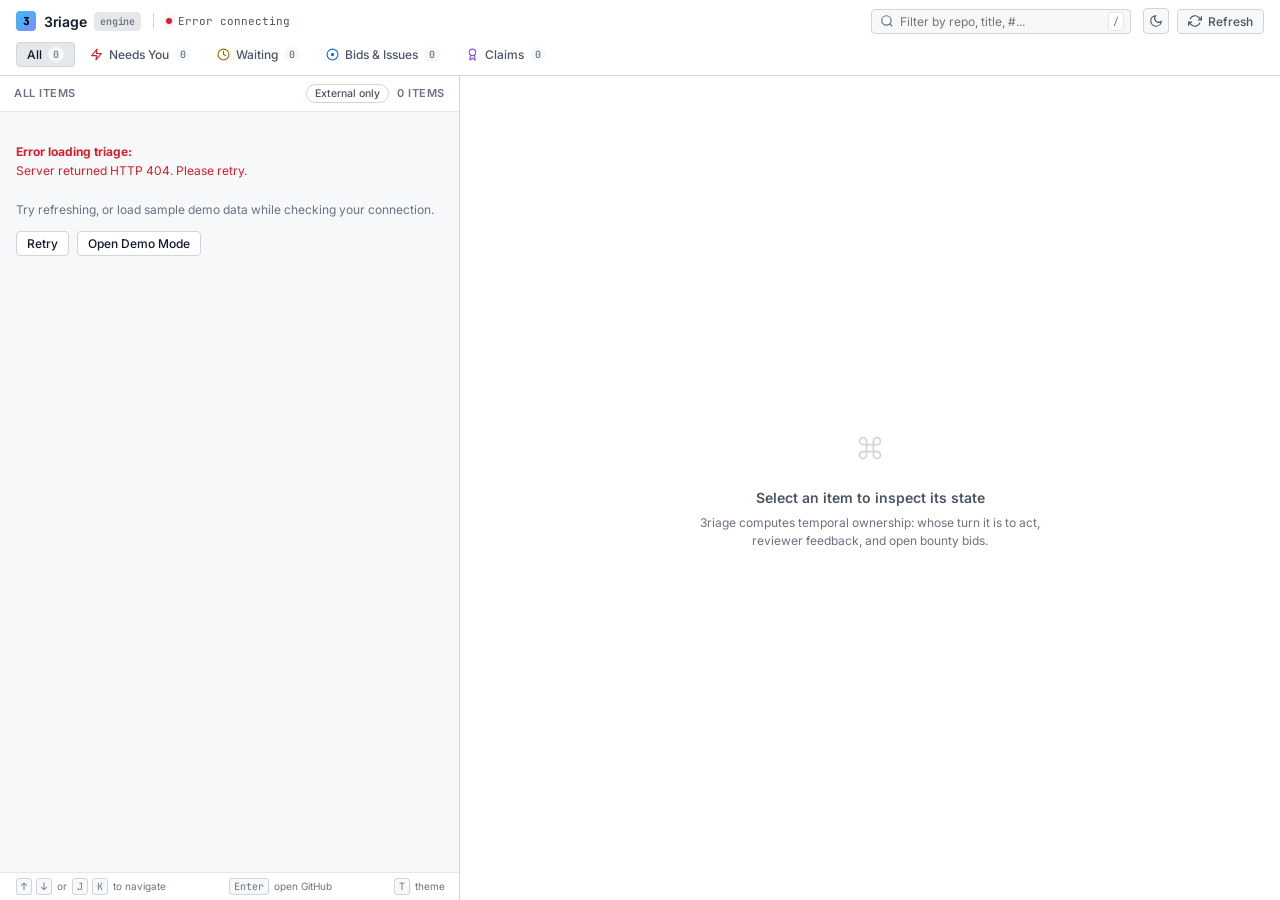
==== commit dc47554c: "style(ui): replace all dashboard emojis with inline SVG icons" ====
--- a/index.html
+++ b/index.html
@@ -36,10 +36,10 @@
       <!-- Filters & Counts -->
       <nav class="view-filters" id="view-filters">
         <button class="filter-tab active" data-filter="all">All <span class="badge" id="count-all">0</span></button>
-        <button class="filter-tab tab-needs-you" data-filter="needs_you">⚡ Needs You <span class="badge" id="count-needs-you">0</span></button>
-        <button class="filter-tab tab-waiting" data-filter="waiting">⏳ Waiting <span class="badge" id="count-waiting">0</span></button>
-        <button class="filter-tab tab-issues" data-filter="issues">📋 Bids & Issues <span class="badge" id="count-issues">0</span></button>
-        <button class="filter-tab tab-claims" data-filter="claims">🏆 Claims <span class="badge" id="count-claims">0</span></button>
+        <button class="filter-tab tab-needs-you" data-filter="needs_you"><svg class="ui-icon icon-red" width="13" height="13" viewBox="0 0 24 24" fill="none" stroke="currentColor" stroke-width="2" stroke-linecap="round" stroke-linejoin="round" aria-hidden="true"><polygon points="13 2 3 14 12 14 11 22 21 10 12 10 13 2"></polygon></svg> Needs You <span class="badge" id="count-needs-you">0</span></button>
+        <button class="filter-tab tab-waiting" data-filter="waiting"><svg class="ui-icon icon-yellow" width="13" height="13" viewBox="0 0 24 24" fill="none" stroke="currentColor" stroke-width="2" stroke-linecap="round" stroke-linejoin="round" aria-hidden="true"><circle cx="12" cy="12" r="10"></circle><polyline points="12 6 12 12 16 14"></polyline></svg> Waiting <span class="badge" id="count-waiting">0</span></button>
+        <button class="filter-tab tab-issues" data-filter="issues"><svg class="ui-icon icon-cyan" width="13" height="13" viewBox="0 0 24 24" fill="none" stroke="currentColor" stroke-width="2" stroke-linecap="round" stroke-linejoin="round" aria-hidden="true"><circle cx="12" cy="12" r="10"></circle><circle cx="12" cy="12" r="2" fill="currentColor"></circle></svg> Bids & Issues <span class="badge" id="count-issues">0</span></button>
+        <button class="filter-tab tab-claims" data-filter="claims"><svg class="ui-icon icon-purple" width="13" height="13" viewBox="0 0 24 24" fill="none" stroke="currentColor" stroke-width="2" stroke-linecap="round" stroke-linejoin="round" aria-hidden="true"><circle cx="12" cy="8" r="6"></circle><path d="M15.477 12.89 17 22l-5-3-5 3 1.523-9.11"></path></svg> Claims <span class="badge" id="count-claims">0</span></button>
       </nav>
 
       <div class="search-box">
@@ -108,7 +108,7 @@
         </div>
 
         <div class="empty-detail-state" id="empty-detail">
-          <div class="empty-icon">⌘</div>
+          <div class="empty-icon"><svg width="28" height="28" viewBox="0 0 24 24" fill="none" stroke="currentColor" stroke-width="1.5" stroke-linecap="round" stroke-linejoin="round" aria-hidden="true"><path d="M18 3a3 3 0 0 0-3 3v12a3 3 0 0 0 3 3 3 3 0 0 0 3-3 3 3 0 0 0-3-3H6a3 3 0 0 0-3 3 3 3 0 0 0 3 3 3 3 0 0 0 3-3V6a3 3 0 0 0-3-3 3 3 0 0 0-3 3 3 3 0 0 0 3 3h12a3 3 0 0 0 3-3 3 3 0 0 0-3-3z"></path></svg></div>
           <h3>Select an item to inspect its state</h3>
           <p>3riage computes temporal ownership: whose turn it is to act, reviewer feedback, and open bounty bids.</p>
         </div>
@@ -125,7 +125,7 @@
     <div class="modal-card">
       <div class="modal-header">
         <h3 id="connect-modal-title">Connect Your GitHub</h3>
-        <button class="modal-close" id="btn-close-modal" aria-label="Close modal">✕</button>
+        <button class="modal-close" id="btn-close-modal" aria-label="Close modal"><svg width="14" height="14" viewBox="0 0 24 24" fill="none" stroke="currentColor" stroke-width="2" stroke-linecap="round" stroke-linejoin="round" aria-hidden="true"><line x1="18" y1="6" x2="6" y2="18"></line><line x1="6" y1="6" x2="18" y2="18"></line></svg></button>
       </div>
       <div class="modal-body">
         <p class="modal-intro">
--- a/static/style.css
+++ b/static/style.css
@@ -531,6 +531,25 @@
   border-radius: 3px;
 }
 
+.ui-icon {
+  display: inline-block;
+  flex-shrink: 0;
+  vertical-align: middle;
+}
+
+.icon-red { color: var(--color-red); }
+.icon-yellow { color: var(--color-yellow); }
+.icon-green { color: var(--color-green); }
+.icon-purple { color: var(--color-purple); }
+.icon-cyan { color: var(--color-cyan); }
+.icon-muted { color: var(--text-muted); }
+
+.list-title {
+  display: inline-flex;
+  align-items: center;
+  gap: 6px;
+}
+
 .list-section-header {
   padding: 8px 14px 4px 14px;
   font-size: 10px;
@@ -540,7 +559,7 @@
   letter-spacing: 0.06em;
   display: flex;
   align-items: center;
-  justify-content: space-between;
+  gap: 6px;
 }
 
 /* Row Item */
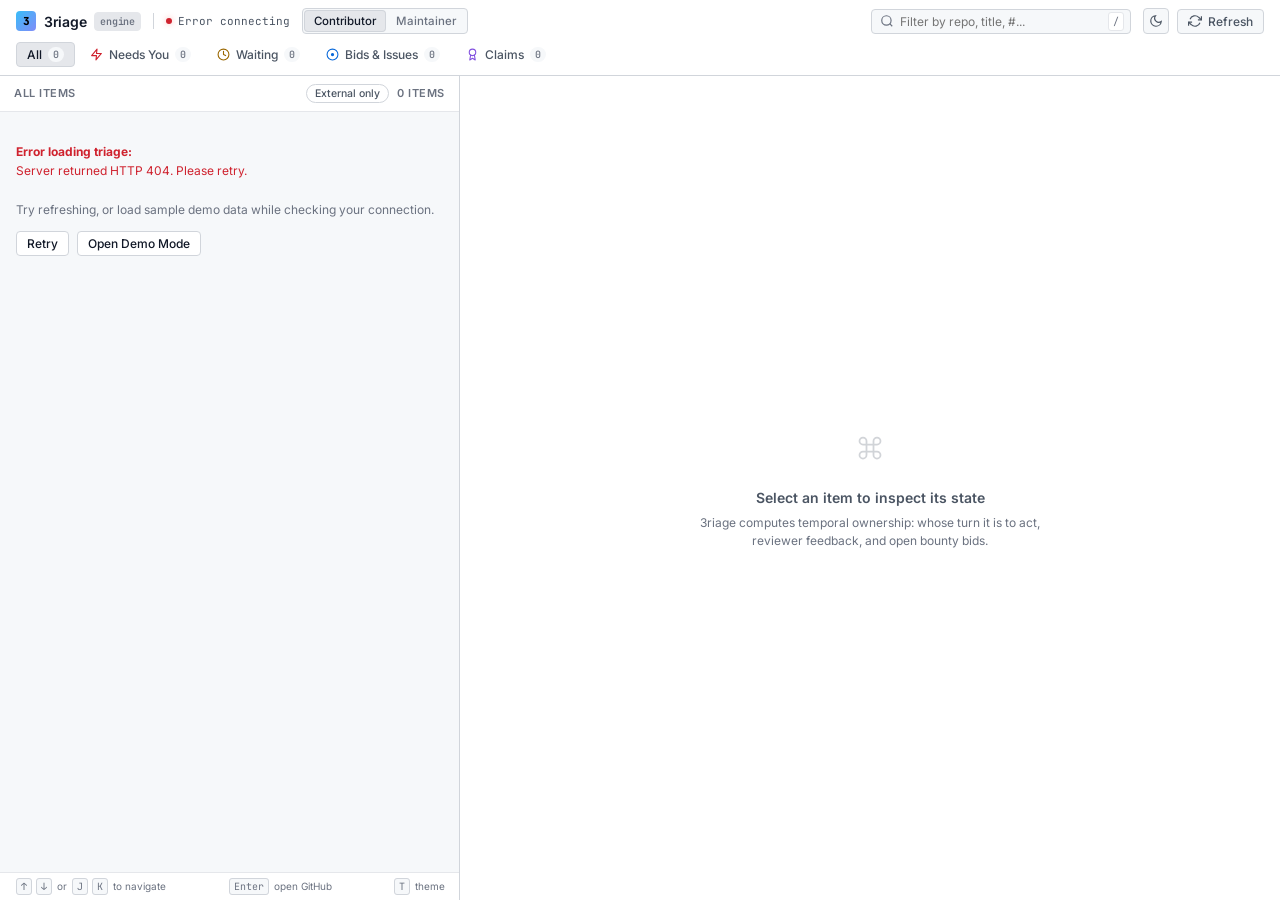
==== commit fb55cef5: "feat: Maintainer Mode — triage incoming PRs on repos you maintain (Phase 2) Kaycee's four checks on " ====
--- a/index.html
+++ b/index.html
@@ -31,6 +31,10 @@
           <span class="status-dot"></span>
           <span class="status-user" id="status-user">Connecting…</span>
         </div>
+        <div class="mode-toggle" role="group" aria-label="Choose view">
+          <button type="button" class="mode-btn active" data-view="contributor" aria-pressed="true" title="Your PRs, bids and claims">Contributor</button>
+          <button type="button" class="mode-btn" data-view="maintainer" aria-pressed="false" title="Incoming PRs on repos you can merge into">Maintainer</button>
+        </div>
       </div>
 
       <!-- Filters & Counts -->
@@ -40,6 +44,15 @@
         <button class="filter-tab tab-waiting" data-filter="waiting"><svg class="ui-icon icon-yellow" width="13" height="13" viewBox="0 0 24 24" fill="none" stroke="currentColor" stroke-width="2" stroke-linecap="round" stroke-linejoin="round" aria-hidden="true"><circle cx="12" cy="12" r="10"></circle><polyline points="12 6 12 12 16 14"></polyline></svg> Waiting <span class="badge" id="count-waiting">0</span></button>
         <button class="filter-tab tab-issues" data-filter="issues"><svg class="ui-icon icon-cyan" width="13" height="13" viewBox="0 0 24 24" fill="none" stroke="currentColor" stroke-width="2" stroke-linecap="round" stroke-linejoin="round" aria-hidden="true"><circle cx="12" cy="12" r="10"></circle><circle cx="12" cy="12" r="2" fill="currentColor"></circle></svg> Bids & Issues <span class="badge" id="count-issues">0</span></button>
         <button class="filter-tab tab-claims" data-filter="claims"><svg class="ui-icon icon-purple" width="13" height="13" viewBox="0 0 24 24" fill="none" stroke="currentColor" stroke-width="2" stroke-linecap="round" stroke-linejoin="round" aria-hidden="true"><circle cx="12" cy="8" r="6"></circle><path d="M15.477 12.89 17 22l-5-3-5 3 1.523-9.11"></path></svg> Claims <span class="badge" id="count-claims">0</span></button>
+      </nav>
+
+      <!-- Maintainer Mode filters (shown instead of the contributor tabs) -->
+      <nav class="view-filters hidden" id="maintainer-filters">
+        <button class="filter-tab" data-filter="m_all">All <span class="badge" id="m-count-all">0</span></button>
+        <button class="filter-tab tab-needs-you" data-filter="m_suspicious"><svg class="ui-icon icon-red" width="13" height="13" viewBox="0 0 24 24" fill="none" stroke="currentColor" stroke-width="2" stroke-linecap="round" stroke-linejoin="round" aria-hidden="true"><path d="M10.29 3.86 1.82 18a2 2 0 0 0 1.71 3h16.94a2 2 0 0 0 1.71-3L13.71 3.86a2 2 0 0 0-3.42 0z"></path><line x1="12" y1="9" x2="12" y2="13"></line><line x1="12" y1="17" x2="12.01" y2="17"></line></svg> Suspicious <span class="badge" id="m-count-suspicious">0</span></button>
+        <button class="filter-tab tab-waiting" data-filter="m_bounce_back"><svg class="ui-icon icon-yellow" width="13" height="13" viewBox="0 0 24 24" fill="none" stroke="currentColor" stroke-width="2" stroke-linecap="round" stroke-linejoin="round" aria-hidden="true"><polyline points="9 14 4 9 9 4"></polyline><path d="M20 20v-7a4 4 0 0 0-4-4H4"></path></svg> Bounce back <span class="badge" id="m-count-bounce">0</span></button>
+        <button class="filter-tab tab-review" data-filter="m_review_now"><svg class="ui-icon icon-green" width="13" height="13" viewBox="0 0 24 24" fill="none" stroke="currentColor" stroke-width="2" stroke-linecap="round" stroke-linejoin="round" aria-hidden="true"><path d="M22 11.08V12a10 10 0 1 1-5.93-9.14"></path><polyline points="22 4 12 14.01 9 11.01"></polyline></svg> Review now <span class="badge" id="m-count-review">0</span></button>
+        <button class="filter-tab" data-filter="m_drafts"><svg class="ui-icon icon-muted" width="13" height="13" viewBox="0 0 24 24" fill="none" stroke="currentColor" stroke-width="2" stroke-linecap="round" stroke-linejoin="round" aria-hidden="true"><path d="M12 20h9"></path><path d="M16.5 3.5a2.121 2.121 0 0 1 3 3L7 19l-4 1 1-4L16.5 3.5z"></path></svg> Drafts <span class="badge" id="m-count-drafts">0</span></button>
       </nav>
 
       <div class="search-box">
--- a/static/style.css
+++ b/static/style.css
@@ -183,6 +183,42 @@
 .connection-status.offline .status-dot {
   background-color: var(--color-red);
   box-shadow: 0 0 6px rgba(248, 81, 73, 0.4);
+}
+
+/* Contributor / Maintainer view toggle */
+.mode-toggle {
+  display: inline-flex;
+  align-items: center;
+  padding: 2px;
+  gap: 2px;
+  border: 1px solid var(--border-subtle);
+  border-radius: var(--radius-sm);
+  background: var(--bg-canvas);
+  flex-shrink: 0;
+}
+
+.mode-btn {
+  padding: 3px 9px;
+  border: none;
+  border-radius: 3px;
+  background: transparent;
+  color: var(--text-muted);
+  font-family: var(--font-sans);
+  font-size: 11.5px;
+  font-weight: 500;
+  cursor: pointer;
+  white-space: nowrap;
+  transition: background 0.15s ease, color 0.15s ease;
+}
+
+.mode-btn:hover {
+  color: var(--text-primary);
+}
+
+.mode-btn.active {
+  background: var(--bg-surface-active);
+  color: var(--text-primary);
+  box-shadow: 0 0 0 1px var(--border-subtle);
 }
 
 /* Filter Navigation */
@@ -243,6 +279,11 @@
 .filter-tab.tab-issues.active .badge {
   background: var(--color-cyan-subtle);
   color: var(--color-cyan);
+}
+
+.filter-tab.tab-review.active .badge {
+  background: var(--color-green-subtle);
+  color: var(--color-green);
 }
 
 .filter-tab.tab-claims.active .badge {
@@ -630,6 +671,7 @@
 .row-meta {
   display: flex;
   align-items: center;
+  flex-wrap: wrap;
   gap: 6px;
   margin-top: 2px;
 }
@@ -829,6 +871,10 @@
   border-left: 3px solid var(--color-purple);
 }
 
+.decision-card.border-muted {
+  border-left: 3px solid var(--border-subtle);
+}
+
 .decision-card.border-cyan {
   border-left: 3px solid var(--color-cyan);
 }
@@ -845,6 +891,80 @@
   font-size: 12px;
   color: var(--text-secondary);
   line-height: 1.45;
+}
+
+/* Linked-issue / points-at-risk callout */
+.callout {
+  border: 1px solid var(--border-subtle);
+  border-radius: var(--radius-md);
+  padding: 12px 14px;
+  display: flex;
+  flex-direction: column;
+  gap: 8px;
+}
+
+.callout-yellow {
+  background: var(--color-yellow-subtle);
+  border-color: var(--color-yellow);
+}
+
+.callout-header {
+  display: flex;
+  align-items: center;
+  gap: 6px;
+  font-size: 12.5px;
+  font-weight: 600;
+  color: var(--text-primary);
+}
+
+.callout-body,
+.callout-lead {
+  font-size: 12px;
+  line-height: 1.5;
+  color: var(--text-secondary);
+}
+
+.callout code,
+.decision-subtext code {
+  font-family: var(--font-mono);
+  font-size: 11px;
+  padding: 0 4px;
+  border-radius: 3px;
+  background: var(--bg-canvas);
+  border: 1px solid var(--border-muted);
+}
+
+.callout-actions {
+  display: flex;
+  flex-wrap: wrap;
+  gap: 6px;
+}
+
+.sensitive-list {
+  display: flex;
+  flex-wrap: wrap;
+  gap: 6px;
+  align-items: center;
+}
+
+.sensitive-list code {
+  font-family: var(--font-mono);
+  font-size: 11px;
+  padding: 1px 6px;
+  border-radius: 3px;
+  color: var(--color-red);
+  background: var(--color-red-subtle);
+}
+
+.sensitive-note {
+  flex-basis: 100%;
+  font-size: 11px;
+  color: var(--text-muted);
+}
+
+.btn-snippet {
+  font-family: var(--font-mono);
+  font-size: 11px;
 }
 
 /* Section Box */
@@ -1180,6 +1300,21 @@
   .connection-status {
     padding-left: 8px;
     min-width: 0;
+  }
+
+  .mode-btn {
+    padding: 3px 7px;
+    font-size: 11px;
+  }
+
+  /* Make room for the view toggle: icon-only refresh on phones */
+  .refresh-text {
+    display: none;
+  }
+
+  .btn-refresh {
+    padding-left: 8px;
+    padding-right: 8px;
   }
 
   .status-user {
